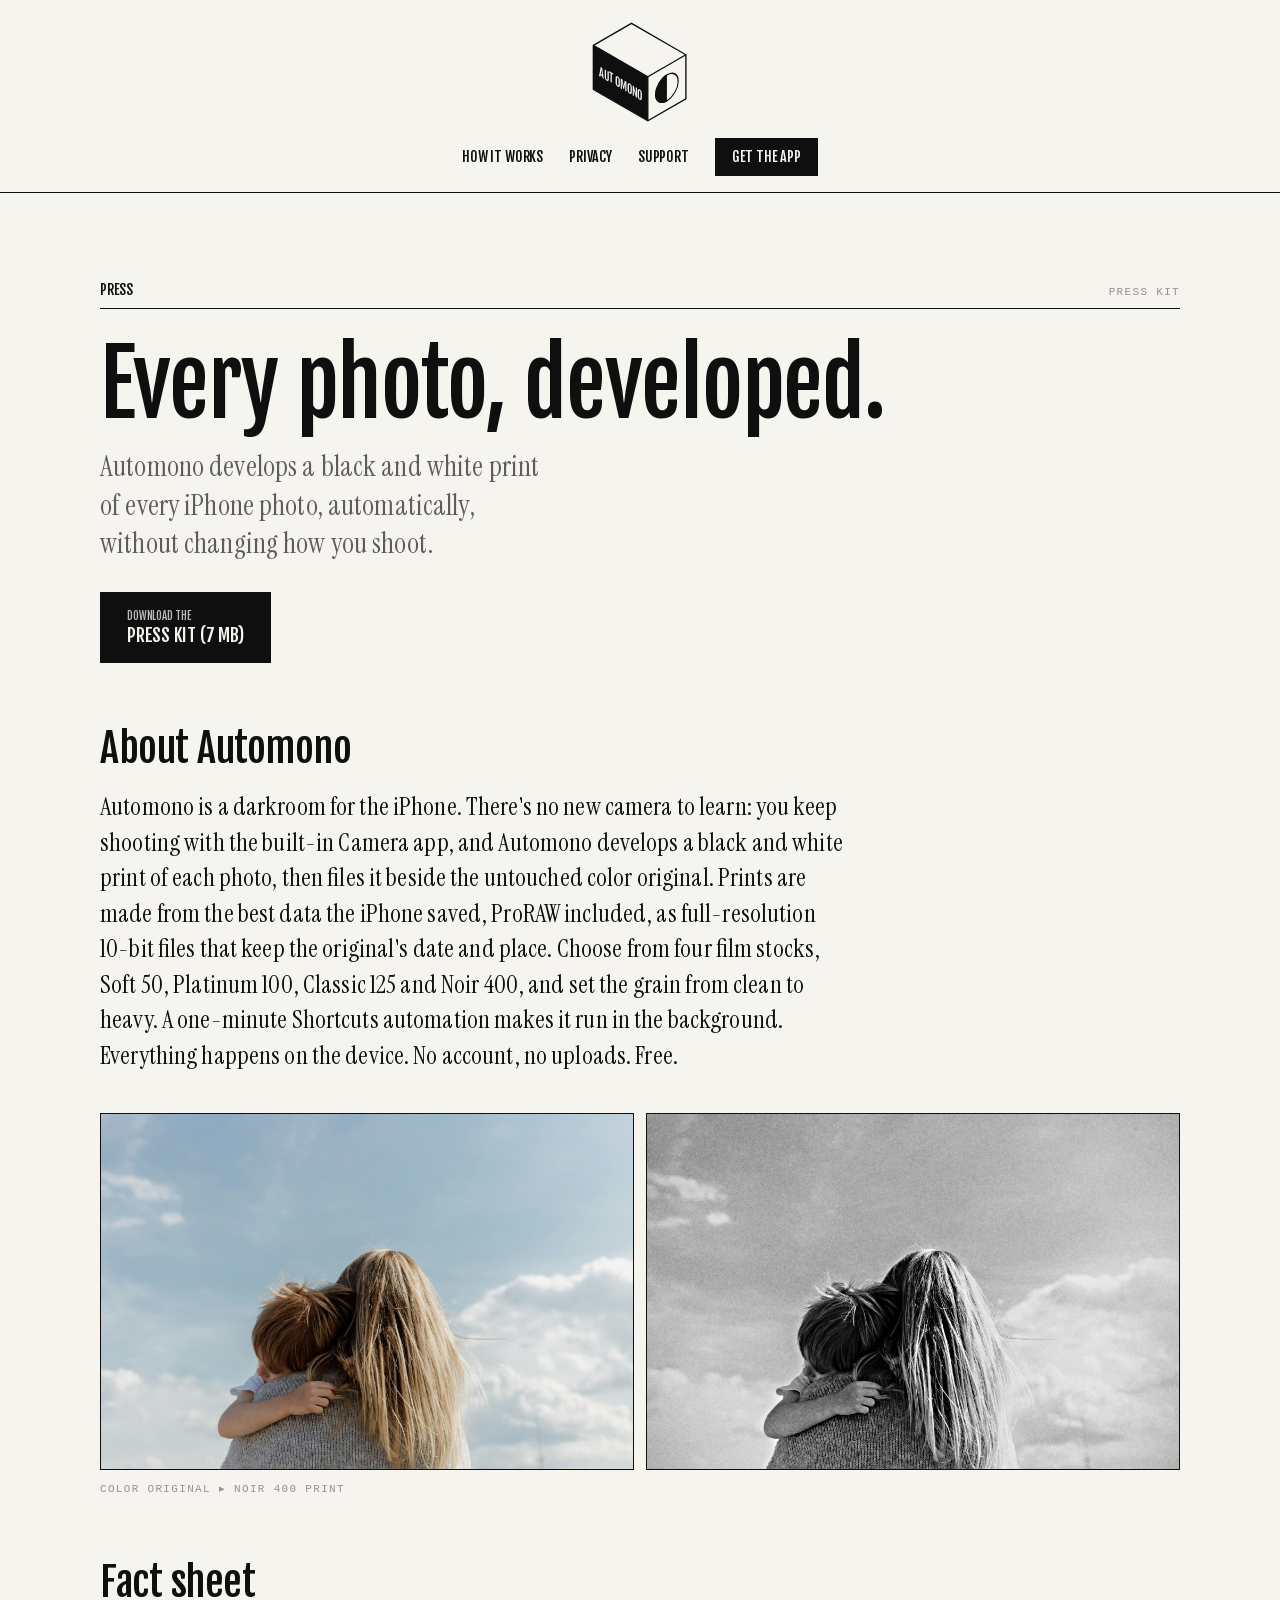
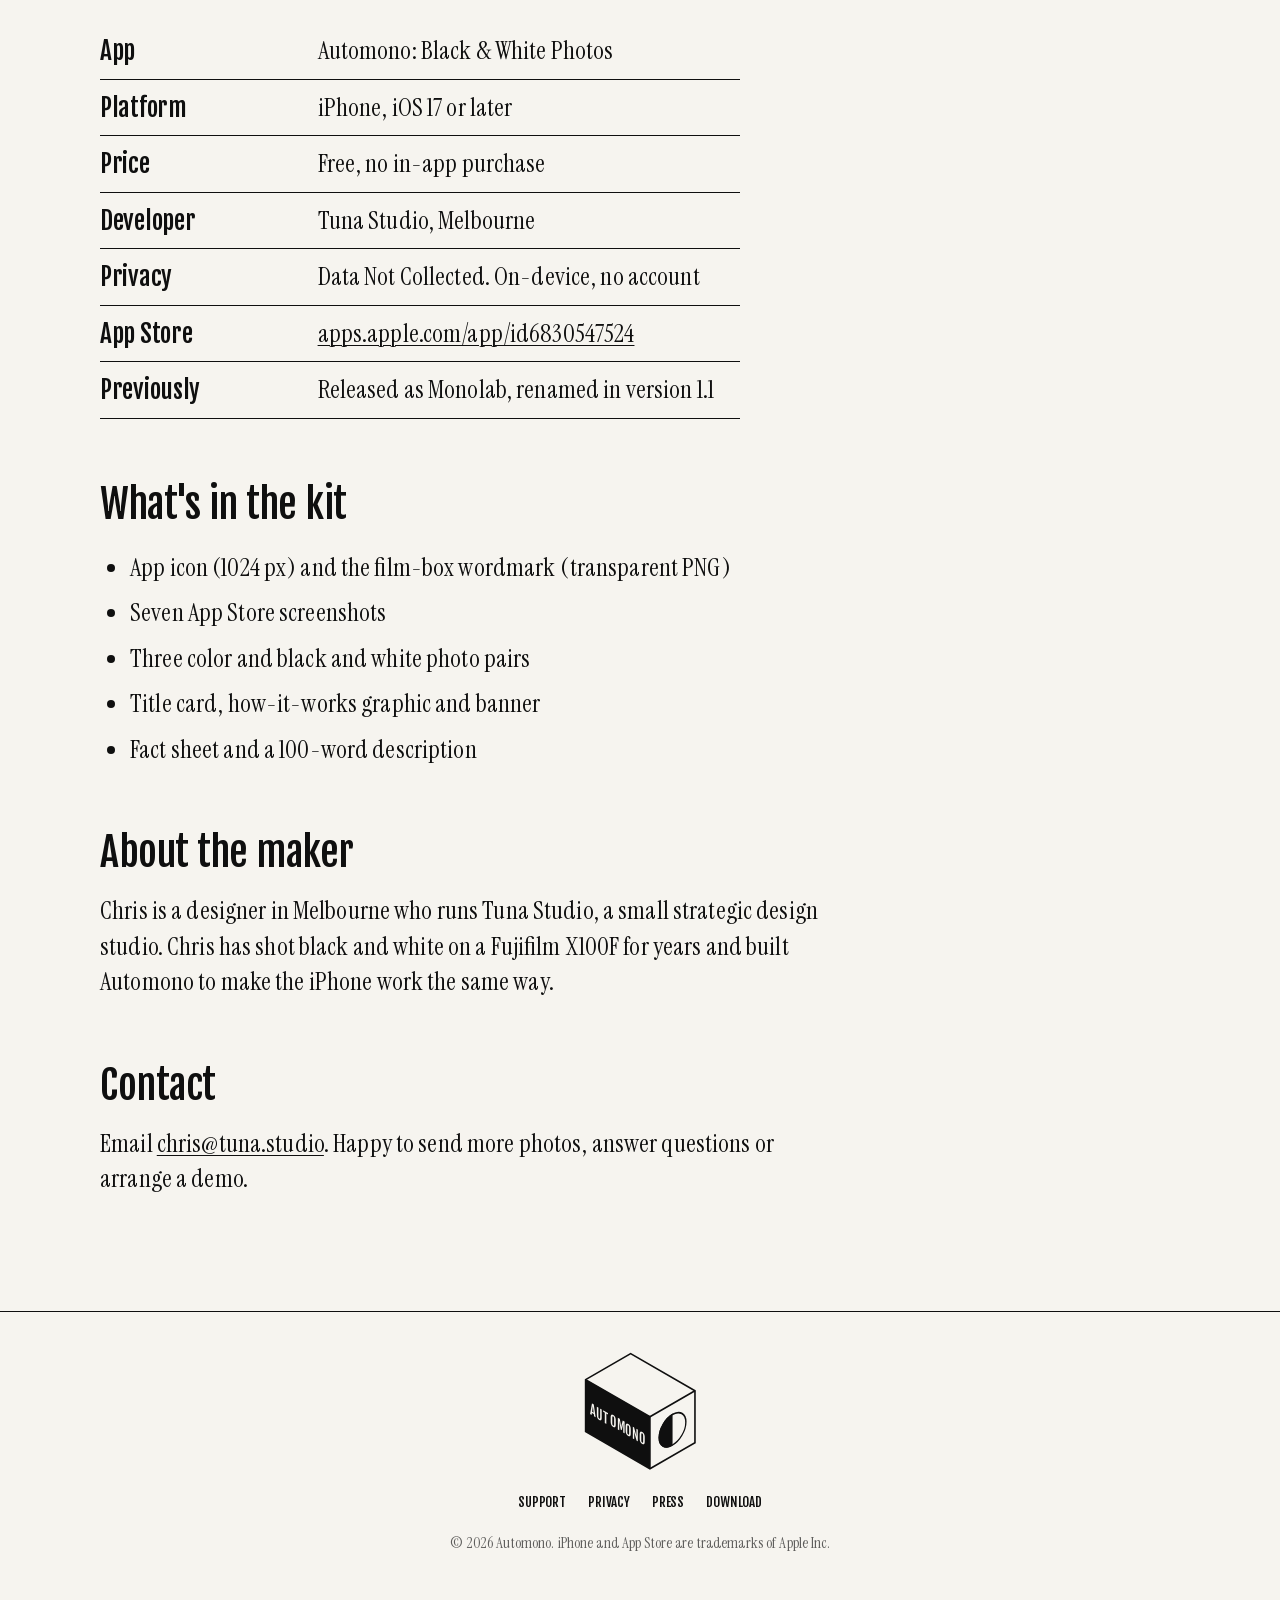
==== press.html @ d93a98bb "Rename to Automono, add the press page and App Store link Co-Authored-By: Claude Opus 5.5 <noreply@a" ====
<!doctype html>
<html lang="en">
<head>
  <meta charset="utf-8">
  <meta name="viewport" content="width=device-width, initial-scale=1">
  <title>Press — Automono</title>
  <meta name="description" content="Press kit for Automono: screenshots, icon, photo pairs, fact sheet and contact.">
  <meta name="theme-color" content="#f6f4ef">
  <link rel="icon" href="images/icon.png">
  <link rel="apple-touch-icon" href="images/icon.png">
  <link rel="stylesheet" href="styles.css">
</head>
<body>

<header class="site-header">
  <div class="wrap">
    <a class="wordmark" href="./" aria-label="Automono home"><svg class="wordmark" viewBox="-1.36 -1.36 95.27 100.16" width="95.27" height="100.16" role="img" aria-label="Automono"><polygon points="0,22 38.11,0 92.54,31.43 54.44,53.43" fill="#f6f4ef"/><g transform="matrix(0.87,0.5,0,1,0,22)"><rect width="62.86" height="44" fill="#0f0f0f"/><text x="31.43" y="27.02" font-family="Fjalla One" font-size="11.94" letter-spacing="-0.14" fill="#f6f4ef" text-anchor="middle">AUTOMONO</text></g><g transform="matrix(0.87,-0.5,0,1,54.44,53.43)"><rect width="44" height="44" fill="#f6f4ef"/><circle cx="22" cy="22" r="12.96" fill="none" stroke="#0f0f0f" stroke-width="1.36"/><path d="M22 8.36a13.64 13.64 0 0 0 0 27.28z" fill="#0f0f0f"/></g><g fill="none" stroke="#0f0f0f" stroke-width="1.36" stroke-linejoin="miter" stroke-linecap="butt"><polygon points="0,22 38.11,0 92.54,31.43 92.54,75.43 54.44,97.43 0,66"/><polyline points="0,22 54.44,53.43 92.54,31.43"/><polyline points="54.44,53.43 54.44,97.43"/></g></svg></a>
    <nav class="nav" aria-label="Main">
      <a href="./#how">How it works</a>
      <a href="privacy.html">Privacy</a>
      <a href="support.html">Support</a>
      <a class="btn" href="./#download">Get the app</a>
    </nav>
  </div>
</header>

<main class="page">
  <div class="wrap">
    <div class="section-label"><span class="label">Press</span><span class="edge">PRESS KIT</span></div>
    <h1 class="h1">Every photo, developed.</h1>
    <p class="lede">Automono develops a black and white print of every iPhone photo, automatically, without changing how you shoot.</p>
    <p style="margin-top:28px"><a class="btn" href="press/automono-press-kit.zip" download><span><small>Download the</small>Press kit (7 MB)</span></a></p>

    <div class="prose">
      <h2>About Automono</h2>
      <p>Automono is a darkroom for the iPhone. There's no new camera to learn: you keep shooting with the built-in Camera app, and Automono develops a black and white print of each photo, then files it beside the untouched color original. Prints are made from the best data the iPhone saved, ProRAW included, as full-resolution 10-bit files that keep the original's date and place. Choose from four film stocks, Soft 50, Platinum 100, Classic 125 and Noir 400, and set the grain from clean to heavy. A one-minute Shortcuts automation makes it run in the background. Everything happens on the device. No account, no uploads. Free.</p>
    </div>

    <figure class="press-pair">
      <img src="images/family-color.jpg" alt="A color photo of a mother carrying her child under a blue, cloudy sky" loading="lazy" width="2000" height="1333">
      <img src="images/family-noir.jpg" alt="The same photo developed by Automono in the Noir 400 film stock" loading="lazy" width="2000" height="1333">
      <figcaption class="edge">COLOR ORIGINAL ▸ NOIR 400 PRINT</figcaption>
    </figure>

    <div class="prose">
      <h2>Fact sheet</h2>
      <table class="facts">
        <tr><th>App</th><td>Automono: Black &amp; White Photos</td></tr>
        <tr><th>Platform</th><td>iPhone, iOS 17 or later</td></tr>
        <tr><th>Price</th><td>Free, no in-app purchase</td></tr>
        <tr><th>Developer</th><td>Tuna Studio, Melbourne</td></tr>
        <tr><th>Privacy</th><td>Data Not Collected. On-device, no account</td></tr>
        <tr><th>App Store</th><td><a href="https://apps.apple.com/app/apple-store/id6830547524?ct=press&amp;mt=8">apps.apple.com/app/id6830547524</a></td></tr>
        <tr><th>Previously</th><td>Released as Monolab, renamed in version 1.1</td></tr>
      </table>
    </div>

    <div class="prose">
      <h2>What's in the kit</h2>
      <ul>
        <li>App icon (1024 px) and the film-box wordmark (transparent PNG)</li>
        <li>Seven App Store screenshots</li>
        <li>Three color and black and white photo pairs</li>
        <li>Title card, how-it-works graphic and banner</li>
        <li>Fact sheet and a 100-word description</li>
      </ul>
    </div>

    <div class="prose">
      <h2>About the maker</h2>
      <p>Chris is a designer in Melbourne who runs Tuna Studio, a small strategic design studio. Chris has shot black and white on a Fujifilm X100F for years and built Automono to make the iPhone work the same way.</p>
    </div>

    <div class="prose">
      <h2>Contact</h2>
      <p>Email <a href="mailto:chris@tuna.studio?subject=Automono%20press">chris@tuna.studio</a>. Happy to send more photos, answer questions or arrange a demo.</p>
    </div>
  </div>
</main>

<footer class="site-footer">
  <div class="wrap" style="text-align:center">
    <div class="row">
      <a class="wordmark" href="./" aria-label="Automono home"><svg class="wordmark" viewBox="-1.61 -1.61 112.59 118.37" width="112.59" height="118.37" role="img" aria-label="Automono"><polygon points="0,26 45.03,0 109.37,37.14 64.33,63.14" fill="#f6f4ef"/><g transform="matrix(0.87,0.5,0,1,0,26)"><rect width="74.29" height="52" fill="#0f0f0f"/><text x="37.14" y="31.93" font-family="Fjalla One" font-size="14.11" letter-spacing="-0.17" fill="#f6f4ef" text-anchor="middle">AUTOMONO</text></g><g transform="matrix(0.87,-0.5,0,1,64.33,63.14)"><rect width="52" height="52" fill="#f6f4ef"/><circle cx="26" cy="26" r="15.31" fill="none" stroke="#0f0f0f" stroke-width="1.61"/><path d="M26 9.88a16.12 16.12 0 0 0 0 32.24z" fill="#0f0f0f"/></g><g fill="none" stroke="#0f0f0f" stroke-width="1.61" stroke-linejoin="miter" stroke-linecap="butt"><polygon points="0,26 45.03,0 109.37,37.14 109.37,89.14 64.33,115.14 0,78"/><polyline points="0,26 64.33,63.14 109.37,37.14"/><polyline points="64.33,63.14 64.33,115.14"/></g></svg></a>
      <nav aria-label="Footer">
        <a href="support.html">Support</a>
        <a href="privacy.html">Privacy</a>
        <a href="press.html">Press</a>
        <a href="./#download">Download</a>
      </nav>
    </div>
    <small>© 2026 Automono. iPhone and App Store are trademarks of Apple Inc.</small>
  </div>
</footer>
</body>
</html>
---- styles.css ----
/* Automono — black & white film packaging, on the web.
   Headlines: Fjalla One, a condensed display sans.
   Body: Instrument Serif, a refined, slightly condensed serif. */

@font-face {
  font-family: "Fjalla One";
  src: url("fonts/FjallaOne-Regular.woff2") format("woff2");
  font-weight: 400;
  font-display: swap;
}
@font-face {
  font-family: "Instrument Serif";
  src: url("fonts/InstrumentSerif-Regular.woff2") format("woff2");
  font-weight: 400;
  font-style: normal;
  font-display: swap;
}
@font-face {
  font-family: "Instrument Serif";
  src: url("fonts/InstrumentSerif-Italic.woff2") format("woff2");
  font-weight: 400;
  font-style: italic;
  font-display: swap;
}

:root {
  color-scheme: light;
  --paper: #f6f4ef;
  --panel: #ffffff;
  --ink: #0f0f0f;
  --ink-2: rgba(15, 15, 15, 0.66);
  --ink-3: rgba(15, 15, 15, 0.42);
  --rule: #0f0f0f;
  --border: 1.5px;

  --font-head: "Fjalla One", "Arial Narrow", "Helvetica Neue", Arial, sans-serif;
  --font-body: "Instrument Serif", Georgia, "Times New Roman", serif;
  /* Every piece of Fjalla One text uses this tracking. */
  --track-head: -0.012em;
  --font-edge: ui-monospace, "SF Mono", Menlo, Consolas, monospace;

  --gutter: clamp(16px, 4vw, 40px);
  --max: 1160px;
}

*, *::before, *::after { box-sizing: border-box; }

html { -webkit-text-size-adjust: 100%; }

body {
  margin: 0;
  overflow-x: hidden;
  background: var(--paper);
  color: var(--ink);
  font-family: var(--font-body);
  font-size: clamp(21px, 1.2vw + 16px, 25px);
  line-height: 1.42;
  font-feature-settings: "kern", "liga";
  -webkit-font-smoothing: antialiased;
  text-rendering: optimizeLegibility;
  font-synthesis-weight: none;
  letter-spacing: 0.005em;
}

img { display: block; max-width: 100%; height: auto; }

a { color: inherit; text-decoration-thickness: 1px; text-underline-offset: 3px; }
a:hover { text-decoration-thickness: 2px; }

:focus-visible { outline: 3px solid var(--ink); outline-offset: 3px; }

.wrap { width: 100%; max-width: var(--max); margin: 0 auto; padding: 0 var(--gutter); }

/* ---------- Type ---------- */

.h-display, .h1, .h2, .h3, .label, .btn, .stock-name, .stock-speed, .num {
  font-family: var(--font-head);
  font-weight: 400 !important;
  letter-spacing: var(--track-head);
  line-height: 1.06;
}
.h-display { line-height: 1.04; font-weight: 900; font-size: clamp(52px, 8.4vw, 124px); margin: 0; }
.hero .h-display { font-size: clamp(52px, 6.3vw, 94px); }
@media (max-width: 900px) { .hero .h-display { font-size: clamp(52px, 12vw, 104px); } }
.h1 { line-height: 1.05; font-weight: 900; font-size: clamp(44px, 7vw, 92px); margin: 0; }
.h2 { font-weight: 900; font-size: clamp(36px, 5vw, 64px); margin: 0 0 0.35em; }
.h3 { font-weight: 800; font-size: clamp(22px, 2vw, 28px); margin: 0 0 0.35em; letter-spacing: var(--track-head); line-height: 1.1; }
.label, .btn { text-transform: uppercase; }
.label { font-weight: 800; font-size: 14px; letter-spacing: var(--track-head); line-height: 1; }

.lede { font-size: clamp(22px, 1.6vw + 14px, 28px); line-height: 1.38; color: var(--ink-2); max-width: 34ch; margin: 0.6em 0 0; }
.prose p { max-width: 62ch; margin: 0 0 1em; }
.muted { color: var(--ink-2); }

.edge {
  font-family: var(--font-edge);
  font-size: 11px;
  letter-spacing: 0.12em;
  color: var(--ink-3);
  white-space: nowrap;
  overflow: hidden;
  text-overflow: clip;
}

/* ---------- Building blocks ---------- */

.box { background: var(--panel); border: var(--border) solid var(--rule); }
.band {
  display: flex; align-items: center; justify-content: space-between; gap: 12px;
  background: var(--ink); color: var(--paper);
  padding: 10px 16px;
}
.band .edge { color: rgba(246, 244, 239, 0.7); }

.section-label {
  display: flex; justify-content: space-between; align-items: baseline; gap: 12px;
  border-bottom: var(--border) solid var(--rule);
  padding-bottom: 8px; margin-bottom: 28px;
}

.btn {
  display: inline-flex; align-items: center; justify-content: center; gap: 10px;
  font-weight: 800; font-size: 18px; letter-spacing: var(--track-head); line-height: 1;
  padding: 18px 26px; text-decoration: none;
  background: var(--ink); color: var(--paper); border: var(--border) solid var(--ink);
}
.btn:hover { background: #2a2a2a; }
.btn--ghost { background: transparent; color: var(--ink); }
.btn--ghost:hover { background: var(--ink); color: var(--paper); }
.btn small { display: block; font-size: 11px; letter-spacing: var(--track-head); opacity: 0.75; margin-bottom: 4px; }

/* ---------- Header ---------- */

.site-header { border-bottom: var(--border) solid var(--rule); background: var(--paper); }
/* The film-box wordmark sits centred, with the navigation beneath it. */
.site-header .wrap { display: flex; flex-direction: column; align-items: center; gap: 16px; padding-top: 22px; padding-bottom: 16px; }
.wordmark { display: inline-block; line-height: 0; text-decoration: none; }
.wordmark svg { display: block; height: auto; }
.nav { display: flex; align-items: center; justify-content: center; flex-wrap: wrap; gap: 12px 26px; }
.nav a { font-family: var(--font-head); font-weight: 700; text-transform: uppercase; font-size: 14px; letter-spacing: var(--track-head); text-decoration: none; }
.nav a:hover { text-decoration: underline; }
.nav .btn { padding: 11px 16px; font-size: 14px; }
@media (max-width: 760px) { .nav a:not(.btn) { display: none; } }

/* ---------- Hero ---------- */

.hero { padding: clamp(40px, 7vw, 96px) 0 clamp(40px, 6vw, 80px); }
.hero-grid { display: grid; grid-template-columns: minmax(0, 1fr) minmax(0, 1fr); gap: clamp(28px, 5vw, 72px); align-items: center; }
@media (max-width: 900px) { .hero-grid { grid-template-columns: minmax(0, 1fr); } }
.hero .cta { display: flex; flex-wrap: wrap; gap: 12px; margin-top: 36px; }
.hero .edge { margin-top: 28px; }

/* Before/after comparison */
.compare { position: relative; overflow: hidden; border: var(--border) solid var(--rule); background: var(--ink); aspect-ratio: 3 / 2; user-select: none; touch-action: pan-y; }
.compare img { position: absolute; inset: 0; width: 100%; height: 100%; object-fit: cover; }
.compare .after { clip-path: inset(0 0 0 var(--pos, 50%)); }
.compare .divider { position: absolute; top: 0; bottom: 0; left: var(--pos, 50%); width: 2px; background: var(--paper); transform: translateX(-1px); pointer-events: none; }
.compare .handle {
  position: absolute; top: 50%; left: var(--pos, 50%); transform: translate(-50%, -50%);
  width: 44px; height: 44px; background: var(--paper); border: var(--border) solid var(--ink);
  display: grid; place-items: center; pointer-events: none;
  font-family: var(--font-head); font-weight: 900; font-size: 15px;
}
.compare input { position: absolute; inset: 0; width: 100%; height: 100%; opacity: 0; cursor: ew-resize; margin: 0; }
.compare .tag { position: absolute; bottom: 12px; padding: 6px 10px; background: var(--paper); color: var(--ink); }
.compare .tag--left { left: 12px; }
.compare .tag--right { right: 12px; background: var(--ink); color: var(--paper); border: 1px solid var(--paper); }
.caption { margin-top: 10px; display: flex; justify-content: space-between; gap: 12px; }

/* ---------- Strip (black band across the page) ---------- */

.strip { background: var(--ink); color: var(--paper); padding: 18px 0; border-block: var(--border) solid var(--ink); }
.strip .wrap { display: flex; justify-content: space-between; align-items: center; gap: 24px; flex-wrap: wrap; }
.strip .h3 { margin: 0; }
.strip .edge { color: rgba(246, 244, 239, 0.7); }

/* ---------- Sections ---------- */

.section { padding: clamp(64px, 9vw, 120px) 0; }
.section + .section { padding-top: 0; }

.steps { display: grid; grid-template-columns: repeat(3, 1fr); }
.steps > div { padding: 28px; border-right: var(--border) solid var(--rule); }
.steps > div:last-child { border-right: 0; }
.steps .num { font-weight: 900; font-size: 64px; display: block; margin-bottom: 18px; }
.steps p { margin: 0; color: var(--ink-2); }
@media (max-width: 800px) {
  .steps { grid-template-columns: 1fr; }
  .steps > div { border-right: 0; border-bottom: var(--border) solid var(--rule); }
  .steps > div:last-child { border-bottom: 0; }
}

/* Film stock boxes */
.stocks { display: grid; grid-template-columns: repeat(4, 1fr); gap: 20px; }
@media (max-width: 960px) { .stocks { grid-template-columns: repeat(2, 1fr); } }
@media (max-width: 520px) {
  .stocks { gap: 12px; }
  .stock-name, .stock-speed { font-size: 22px; }
  .stock header { padding: 9px 10px 6px; }
  .stock .body { padding: 10px; }
  .stock .body p { font-size: 16px; }
}
.stock { background: var(--panel); border: var(--border) solid var(--rule); display: flex; flex-direction: column; }
.stock header { display: flex; justify-content: space-between; align-items: baseline; background: var(--ink); color: var(--paper); padding: 12px 14px 8px; }
.stock-name, .stock-speed { font-weight: 900; font-size: 34px; letter-spacing: var(--track-head); }
.stock img { aspect-ratio: 4 / 5; object-fit: cover; width: 100%; }
.stock .body { padding: 14px; }
.stock .body p { margin: 0 0 8px; font-size: 18px; line-height: 1.35; }

/* Feature grid */
.features { display: grid; grid-template-columns: repeat(2, 1fr); border: var(--border) solid var(--rule); background: var(--panel); }
.features > div { padding: clamp(24px, 3vw, 40px); border-bottom: var(--border) solid var(--rule); }
.features > div:nth-child(odd) { border-right: var(--border) solid var(--rule); }
.features > div:nth-last-child(-n + 2) { border-bottom: 0; }
.features p { margin: 0; color: var(--ink-2); }
@media (max-width: 760px) {
  .features { grid-template-columns: 1fr; }
  .features > div:nth-child(odd) { border-right: 0; }
  .features > div:nth-last-child(2) { border-bottom: var(--border) solid var(--rule); }
}

/* Split layout */
.split { display: grid; grid-template-columns: minmax(0, 1fr) minmax(0, 1fr); gap: clamp(28px, 5vw, 72px); align-items: center; }
@media (max-width: 860px) { .split { grid-template-columns: minmax(0, 1fr); } }

/* Shortcuts automation drawing */
/* Line drawing of the Shortcuts automation, in the house style: ink on paper, square corners. */
.automation { background: var(--paper); border: var(--border) solid var(--rule); font-family: -apple-system, BlinkMacSystemFont, "Helvetica Neue", Arial, sans-serif; font-size: 18px; max-width: 460px; color: var(--ink); }
.automation .row { padding: 16px 18px; display: flex; align-items: center; gap: 8px; flex-wrap: wrap; }
.automation .row + .row { border-top: 1px solid rgba(15, 15, 15, 0.35); }
.automation .token { border: 1px solid var(--ink); padding: 2px 9px; }
.automation .icon { width: 28px; height: 28px; background: var(--ink); display: grid; place-items: center; flex: none; }
.automation .icon svg { width: 18px; height: 18px; }
.automation strong { font-family: inherit; font-size: inherit; font-weight: 600; letter-spacing: 0; }

/* Privacy statement */
.privacy-band { background: var(--ink); color: var(--paper); padding: clamp(64px, 9vw, 120px) 0; text-align: center; }
.privacy-band .h-display { font-size: clamp(48px, 9vw, 120px); color: var(--paper); margin-left: auto; margin-right: auto; max-width: none; }
.privacy-band p { color: rgba(246, 244, 239, 0.75); max-width: 40ch; margin: 24px auto 0; }

/* FAQ */
.faq details { border-bottom: var(--border) solid var(--rule); padding: 18px 0; }
.faq details:first-of-type { border-top: var(--border) solid var(--rule); }
.faq summary { cursor: pointer; list-style: none; display: flex; justify-content: space-between; gap: 16px; font-family: var(--font-head); font-weight: 800; font-size: clamp(20px, 1.8vw, 24px); letter-spacing: var(--track-head); line-height: 1.15; }
.faq summary::-webkit-details-marker { display: none; }
.faq summary::after { content: "+"; font-weight: 900; }
.faq details[open] summary::after { content: "–"; }
.faq details p { margin: 12px 0 0; max-width: 64ch; color: var(--ink-2); }

/* Contact sheet */
.contact { background: var(--ink); padding: 12px; display: grid; grid-template-columns: repeat(3, 1fr); gap: 10px 8px; }
.contact figure { margin: 0; }
.contact img { aspect-ratio: 1; object-fit: cover; width: 100%; }
.contact figcaption { font-family: var(--font-edge); font-size: 10px; letter-spacing: 0.1em; color: rgba(246, 244, 239, 0.7); margin-top: 4px; }

/* ---------- Simple pages (privacy, support) ---------- */

.page { padding: clamp(48px, 7vw, 96px) 0; }
.page .prose h2 { font-family: var(--font-head); font-weight: 900; font-size: clamp(28px, 3.2vw, 40px); line-height: 1.05; letter-spacing: var(--track-head); margin: 1.6em 0 0.5em; }
.page .prose ul, .page .prose ol { padding-left: 1.2em; max-width: 62ch; }
.page .prose li { margin-bottom: 0.4em; }
.page .updated { margin-top: 18px; }

/* ---------- Footer ---------- */

.site-footer { border-top: var(--border) solid var(--rule); padding: 40px 0 56px; }
.site-footer .wrap { display: grid; gap: 22px; }
.site-footer .row { display: flex; flex-direction: column; align-items: center; gap: 22px; text-align: center; }
.site-footer nav { display: flex; justify-content: center; gap: 22px; flex-wrap: wrap; }
.site-footer nav a { font-family: var(--font-head); font-weight: 700; text-transform: uppercase; font-size: 13px; letter-spacing: var(--track-head); text-decoration: none; }
.site-footer small { font-size: 15px; color: var(--ink-2); }

@media (prefers-reduced-motion: no-preference) {
  .btn, .nav a { transition: background-color 120ms ease, color 120ms ease; }
}

/* Instrument Serif has no bold: emphasis inside body copy is set in the headline face instead. */
strong, b { font-family: var(--font-head); font-weight: 400; letter-spacing: var(--track-head); font-size: 0.92em; }

/* ---------- Press ---------- */

.press-pair { display: grid; grid-template-columns: 1fr 1fr; gap: 12px; margin: 40px 0; }
.press-pair img { width: 100%; height: auto; display: block; border: var(--border) solid var(--rule); }
.press-pair figcaption { grid-column: 1 / -1; }
@media (max-width: 600px) { .press-pair { grid-template-columns: 1fr; } }
.facts { border-collapse: collapse; width: 100%; max-width: 640px; }
.facts th, .facts td { text-align: left; padding: 10px 0; border-bottom: 1px solid var(--rule); vertical-align: top; }
.facts th { font-family: var(--font-head); font-weight: 400; letter-spacing: var(--track-head); width: 34%; padding-right: 16px; }
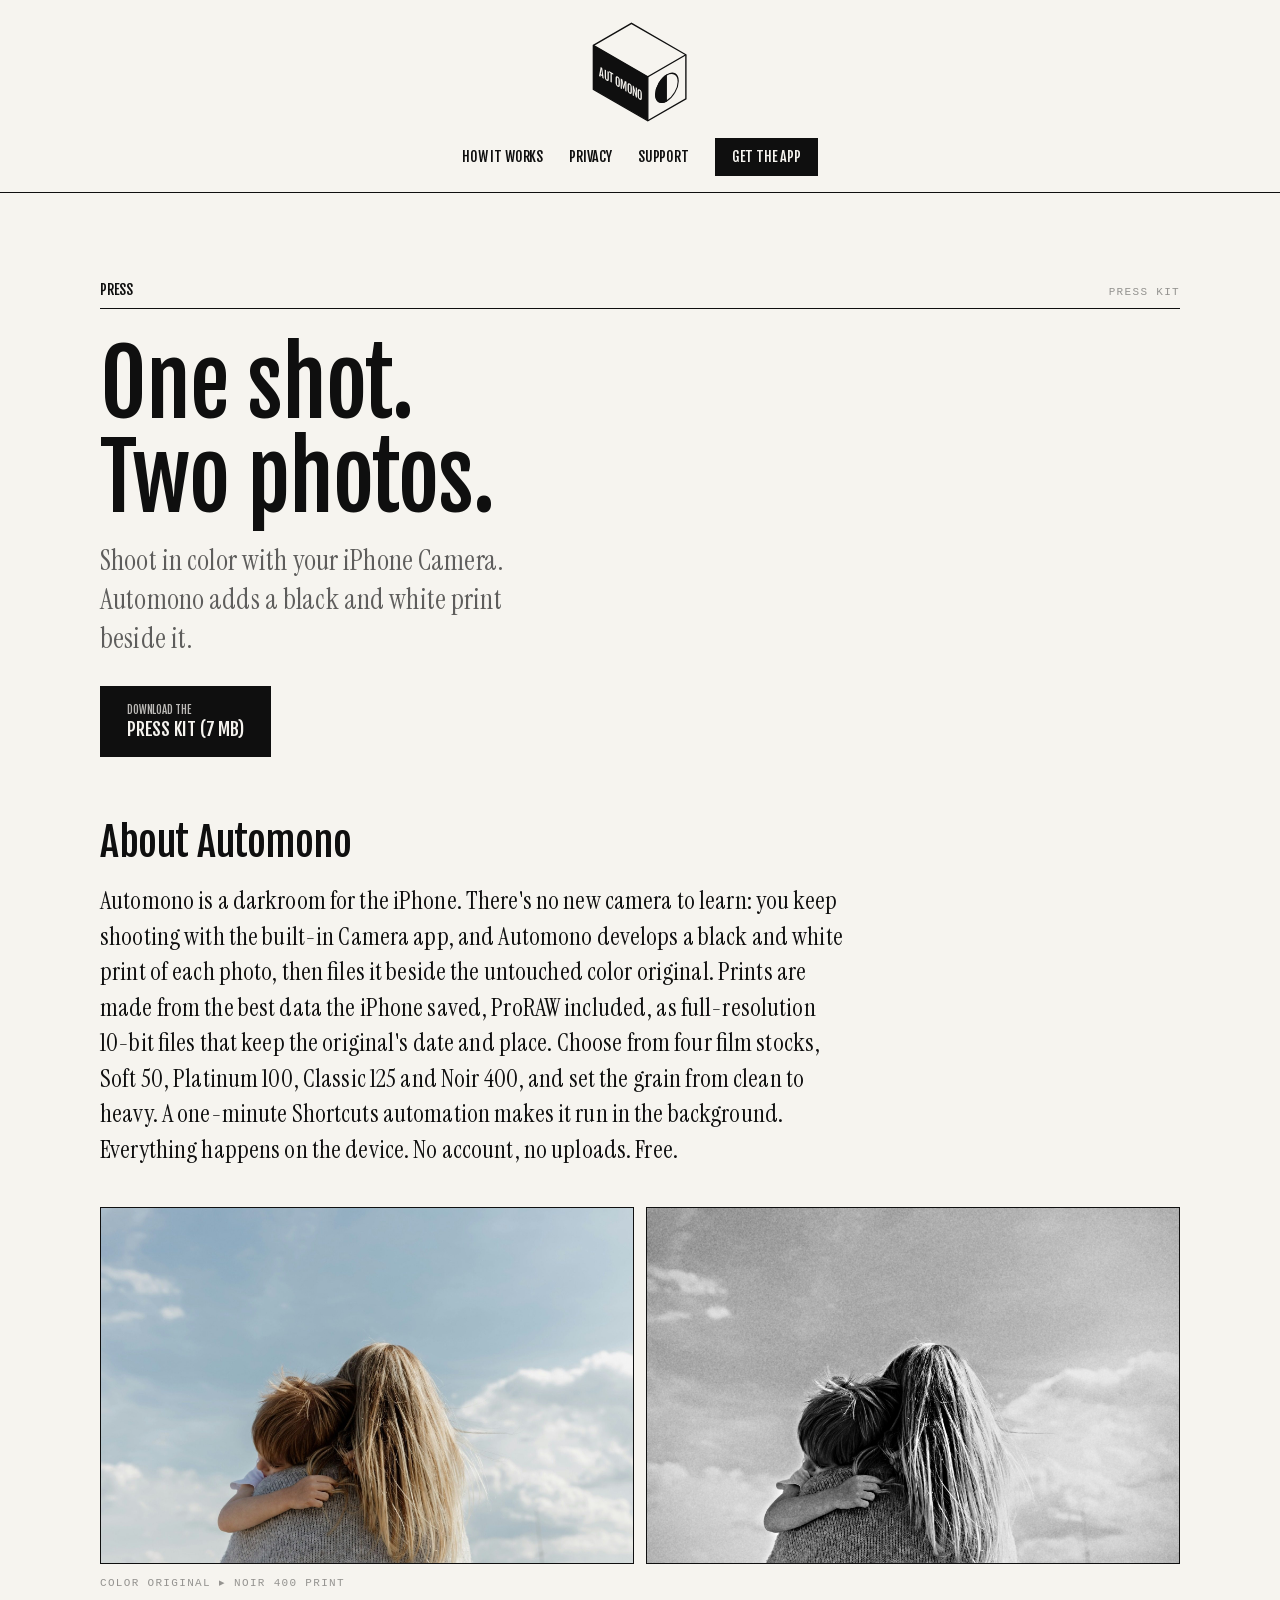
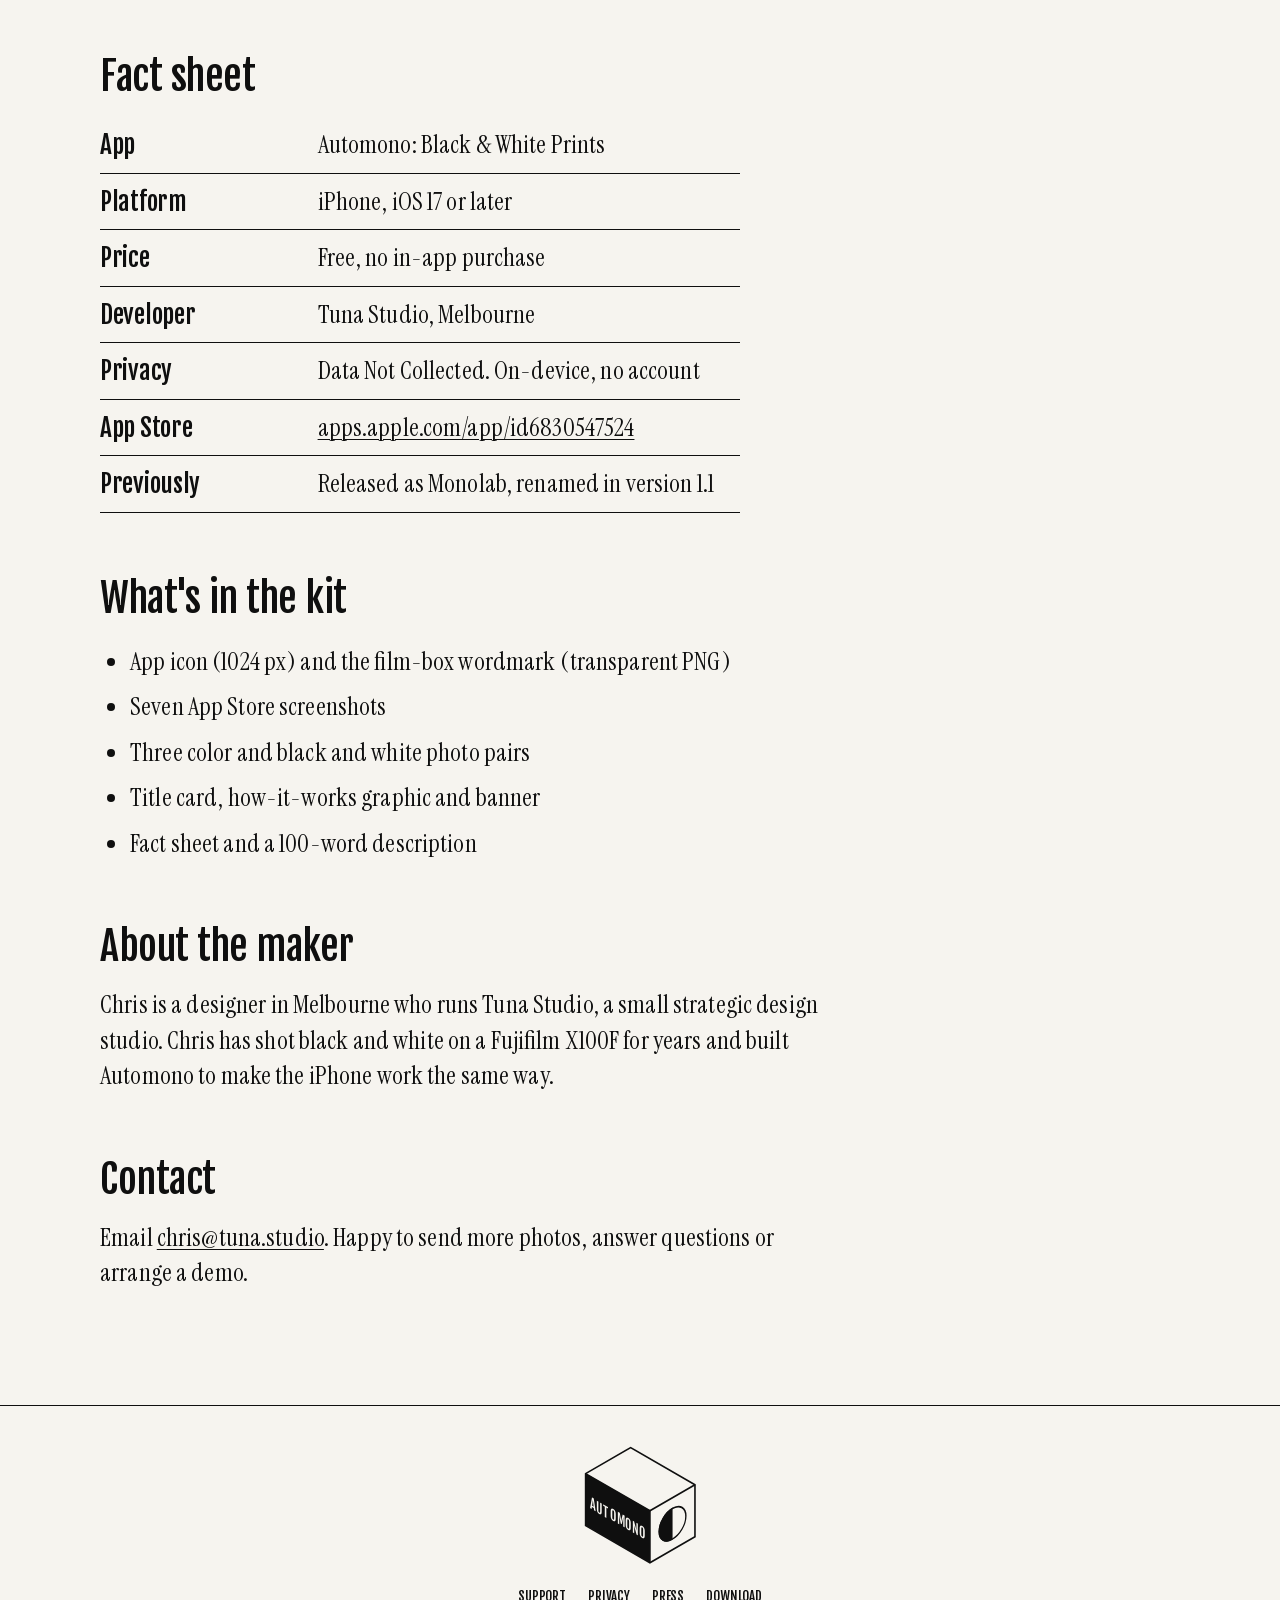
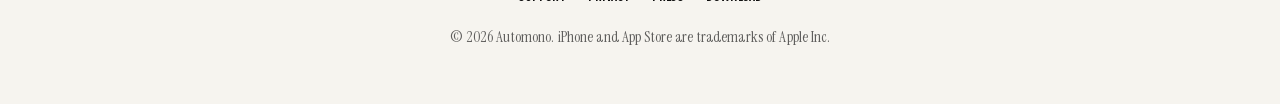
==== commit 6d136222: "Lead with 'One shot. Two photos.' and refresh the press kit Co-Authored-By: Claude Opus 5.5 <noreply" ====
--- a/press.html
+++ b/press.html
@@ -27,8 +27,8 @@
 <main class="page">
   <div class="wrap">
     <div class="section-label"><span class="label">Press</span><span class="edge">PRESS KIT</span></div>
-    <h1 class="h1">Every photo, developed.</h1>
-    <p class="lede">Automono develops a black and white print of every iPhone photo, automatically, without changing how you shoot.</p>
+    <h1 class="h1">One shot.<br>Two photos.</h1>
+    <p class="lede">Shoot in color with your iPhone Camera. Automono adds a black and white print beside&nbsp;it.</p>
     <p style="margin-top:28px"><a class="btn" href="press/automono-press-kit.zip" download><span><small>Download the</small>Press kit (7 MB)</span></a></p>
 
     <div class="prose">
@@ -45,7 +45,7 @@
     <div class="prose">
       <h2>Fact sheet</h2>
       <table class="facts">
-        <tr><th>App</th><td>Automono: Black &amp; White Photos</td></tr>
+        <tr><th>App</th><td>Automono: Black &amp; White Prints</td></tr>
         <tr><th>Platform</th><td>iPhone, iOS 17 or later</td></tr>
         <tr><th>Price</th><td>Free, no in-app purchase</td></tr>
         <tr><th>Developer</th><td>Tuna Studio, Melbourne</td></tr>
